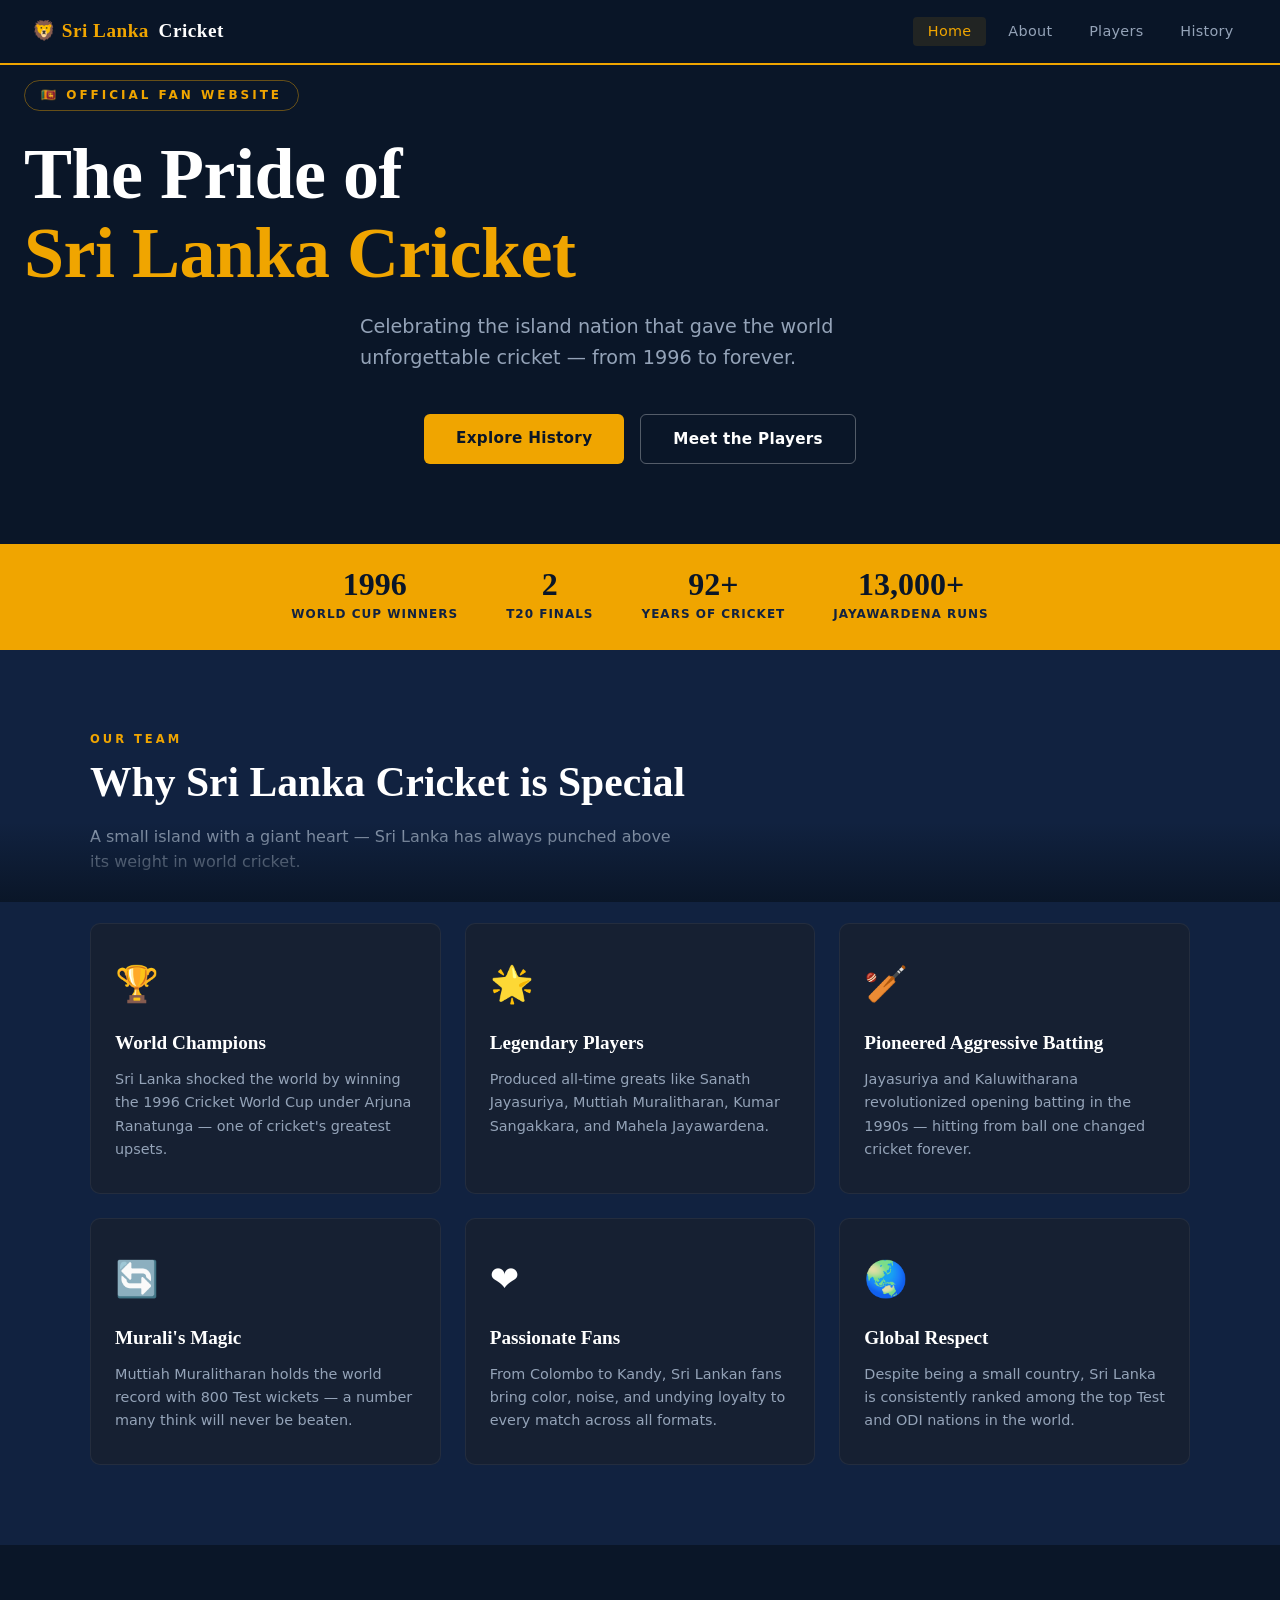
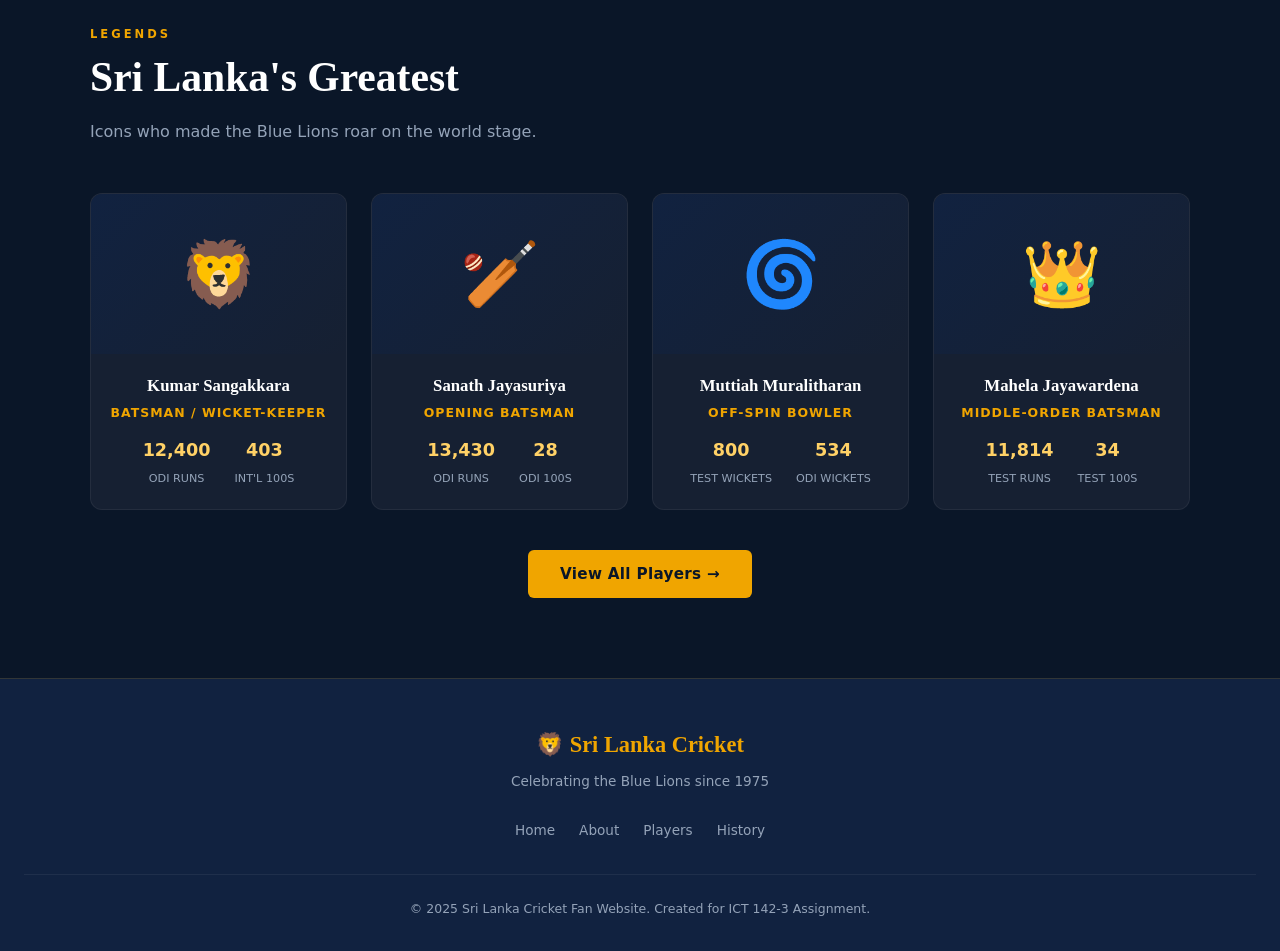
==== index.html @ 24f9a492 "First Commit" ====
<!DOCTYPE html>
<html lang="en">
<head>
  <meta charset="UTF-8" />
  <meta name="viewport" content="width=device-width, initial-scale=1.0" />
  <title>Sri Lanka Cricket | Home</title>
  <link rel="stylesheet" href="css/style.css" />
</head>
<body>

  <nav>
    <a href="index.html" class="nav-logo">🦁 Sri Lanka <span>Cricket</span></a>
    <ul class="nav-links">
      <li><a href="index.html">Home</a></li>
      <li><a href="pages/about.html">About</a></li>
      <li><a href="pages/players.html">Players</a></li>
      <li><a href="pages/history.html">History</a></li>
    </ul>
    <button class="hamburger" aria-label="Menu">
      <span></span><span></span><span></span>
    </button>
  </nav>

  
  <section class="hero">
    <div>
      <div class="hero-eyebrow">🇱🇰 Official Fan Website</div>
      <h1>The Pride of<br /><em>Sri Lanka Cricket</em></h1>
      <p>Celebrating the island nation that gave the world unforgettable cricket — from 1996 to forever.</p>
      <div class="hero-btns">
        <a href="pages/history.html" class="btn btn-gold">Explore History</a>
        <a href="pages/players.html" class="btn btn-outline">Meet the Players</a>
      </div>
    </div>
  </section>


  <div class="stats-bar">
    <div class="stat-item">
      <span class="stat-num">1996</span>
      <span class="stat-label">World Cup Winners</span>
    </div>
    <div class="stat-item">
      <span class="stat-num">2</span>
      <span class="stat-label">T20 Finals</span>
    </div>
    <div class="stat-item">
      <span class="stat-num">92+</span>
      <span class="stat-label">Years of Cricket</span>
    </div>
    <div class="stat-item">
      <span class="stat-num">13,000+</span>
      <span class="stat-label">Jayawardena Runs</span>
    </div>
  </div>


  <section style="background: var(--navy-mid);">
    <div class="container">
      <div class="section-label">Our Team</div>
      <h2 class="section-title">Why Sri Lanka Cricket is Special</h2>
      <p class="section-sub">A small island with a giant heart — Sri Lanka has always punched above its weight in world cricket.</p>
      <div class="cards-grid">
        <div class="card">
          <div class="card-icon">🏆</div>
          <h3>World Champions</h3>
          <p>Sri Lanka shocked the world by winning the 1996 Cricket World Cup under Arjuna Ranatunga — one of cricket's greatest upsets.</p>
        </div>
        <div class="card">
          <div class="card-icon">🌟</div>
          <h3>Legendary Players</h3>
          <p>Produced all-time greats like Sanath Jayasuriya, Muttiah Muralitharan, Kumar Sangakkara, and Mahela Jayawardena.</p>
        </div>
        <div class="card">
          <div class="card-icon">🏏</div>
          <h3>Pioneered Aggressive Batting</h3>
          <p>Jayasuriya and Kaluwitharana revolutionized opening batting in the 1990s — hitting from ball one changed cricket forever.</p>
        </div>
        <div class="card">
          <div class="card-icon">🔄</div>
          <h3>Murali's Magic</h3>
          <p>Muttiah Muralitharan holds the world record with 800 Test wickets — a number many think will never be beaten.</p>
        </div>
        <div class="card">
          <div class="card-icon">❤️</div>
          <h3>Passionate Fans</h3>
          <p>From Colombo to Kandy, Sri Lankan fans bring color, noise, and undying loyalty to every match across all formats.</p>
        </div>
        <div class="card">
          <div class="card-icon">🌏</div>
          <h3>Global Respect</h3>
          <p>Despite being a small country, Sri Lanka is consistently ranked among the top Test and ODI nations in the world.</p>
        </div>
      </div>
    </div>
  </section>


  <section>
    <div class="container">
      <div class="section-label">Legends</div>
      <h2 class="section-title">Sri Lanka's Greatest</h2>
      <p class="section-sub">Icons who made the Blue Lions roar on the world stage.</p>
      <div class="players-grid">
        <div class="player-card">
          <div class="player-avatar">🦁</div>
          <div class="player-info">
            <h3>Kumar Sangakkara</h3>
            <div class="player-role">Batsman / Wicket-Keeper</div>
            <div class="player-stats">
              <div class="p-stat">
                <span class="p-stat-num">12,400</span>
                <span class="p-stat-label">ODI Runs</span>
              </div>
              <div class="p-stat">
                <span class="p-stat-num">403</span>
                <span class="p-stat-label">Int'l 100s</span>
              </div>
            </div>
          </div>
        </div>
        <div class="player-card">
          <div class="player-avatar">🏏</div>
          <div class="player-info">
            <h3>Sanath Jayasuriya</h3>
            <div class="player-role">Opening Batsman</div>
            <div class="player-stats">
              <div class="p-stat">
                <span class="p-stat-num">13,430</span>
                <span class="p-stat-label">ODI Runs</span>
              </div>
              <div class="p-stat">
                <span class="p-stat-num">28</span>
                <span class="p-stat-label">ODI 100s</span>
              </div>
            </div>
          </div>
        </div>
        <div class="player-card">
          <div class="player-avatar">🌀</div>
          <div class="player-info">
            <h3>Muttiah Muralitharan</h3>
            <div class="player-role">Off-Spin Bowler</div>
            <div class="player-stats">
              <div class="p-stat">
                <span class="p-stat-num">800</span>
                <span class="p-stat-label">Test Wickets</span>
              </div>
              <div class="p-stat">
                <span class="p-stat-num">534</span>
                <span class="p-stat-label">ODI Wickets</span>
              </div>
            </div>
          </div>
        </div>
        <div class="player-card">
          <div class="player-avatar">👑</div>
          <div class="player-info">
            <h3>Mahela Jayawardena</h3>
            <div class="player-role">Middle-Order Batsman</div>
            <div class="player-stats">
              <div class="p-stat">
                <span class="p-stat-num">11,814</span>
                <span class="p-stat-label">Test Runs</span>
              </div>
              <div class="p-stat">
                <span class="p-stat-num">34</span>
                <span class="p-stat-label">Test 100s</span>
              </div>
            </div>
          </div>
        </div>
      </div>
      <div style="text-align:center; margin-top: 2.5rem;">
        <a href="pages/players.html" class="btn btn-gold">View All Players →</a>
      </div>
    </div>
  </section>
<footer>
    <div class="footer-logo">🦁 Sri Lanka Cricket</div>
    <div class="footer-tagline">Celebrating the Blue Lions since 1975</div>
    <ul class="footer-links">
      <li><a href="index.html">Home</a></li>
      <li><a href="pages/about.html">About</a></li>
      <li><a href="pages/players.html">Players</a></li>
      <li><a href="pages/history.html">History</a></li>
    </ul>
    <div class="footer-copy">© 2025 Sri Lanka Cricket Fan Website. Created for ICT 142-3 Assignment.</div>
  </footer>


  
  <script src="js/main.js"></script>
</body>
</html>
---- css/style.css ----
* {
  margin: 0;
  padding: 0;
  box-sizing: border-box;
}

:root {
  --navy: #0a1628;
  --navy-mid: #112240;
  --gold: #f0a500;
  --gold-light: #ffd166;
  --blue: #1a56db;
  --blue-light: #3b82f6;
  --white: #ffffff;
  --gray: #94a3b8;
  --gray-light: #e2e8f0;
  --card-bg: #162032;
  --font-display: 'Georgia', serif;
  --font-body: 'Segoe UI', system-ui, sans-serif;
}

html { scroll-behavior: smooth; }

body {
  font-family: var(--font-body);
  background-color: var(--navy);
  color: var(--white);
  line-height: 1.6;
}


nav {
  position: fixed;
  top: 0; left: 0; right: 0;
  z-index: 1000;
  background: rgba(10, 22, 40, 0.95);
  backdrop-filter: blur(10px);
  border-bottom: 2px solid var(--gold);
  padding: 0 2rem;
  display: flex;
  align-items: center;
  justify-content: space-between;
  height: 65px;
}

.nav-logo {
  display: flex;
  align-items: center;
  gap: 0.6rem;
  text-decoration: none;
  font-family: var(--font-display);
  font-size: 1.2rem;
  font-weight: bold;
  color: var(--gold);
  letter-spacing: 0.5px;
}

.nav-logo span { color: var(--white); }

.nav-links {
  display: flex;
  list-style: none;
  gap: 0.5rem;
}

.nav-links a {
  text-decoration: none;
  color: var(--gray);
  padding: 0.4rem 0.9rem;
  border-radius: 4px;
  font-size: 0.9rem;
  font-weight: 500;
  transition: all 0.2s;
  letter-spacing: 0.3px;
}

.nav-links a:hover,
.nav-links a.active {
  color: var(--gold);
  background: rgba(240, 165, 0, 0.1);
}

.hamburger {
  display: none;
  flex-direction: column;
  gap: 5px;
  cursor: pointer;
  background: none;
  border: none;
  padding: 4px;
}

.hamburger span {
  display: block;
  width: 25px;
  height: 2px;
  background: var(--gold);
  transition: all 0.3s;
}

/
.hero {
  min-height: 100vh;
  display: flex;
  align-items: center;
  justify-content: center;
  text-align: center;
  padding: 6rem 1.5rem 4rem;
  background:
    linear-gradient(160deg, rgba(10,22,40,0.92) 0%, rgba(17,34,64,0.95) 100%),
    url('https://images.unsplash.com/photo-1540747913346-19e32dc3e97e?w=1400') center/cover no-repeat;
  position: relative;
  overflow: hidden;
}

.hero::before {
  content: '';
  position: absolute;
  bottom: -2px; left: 0; right: 0;
  height: 80px;
  background: linear-gradient(to bottom, transparent, var(--navy));
}

.hero-eyebrow {
  display: inline-block;
  font-size: 0.75rem;
  font-weight: 700;
  letter-spacing: 3px;
  text-transform: uppercase;
  color: var(--gold);
  border: 1px solid rgba(240,165,0,0.4);
  padding: 0.3rem 1rem;
  border-radius: 20px;
  margin-bottom: 1.5rem;
}

.hero h1 {
  font-family: var(--font-display);
  font-size: clamp(2.2rem, 6vw, 4.5rem);
  font-weight: bold;
  line-height: 1.1;
  margin-bottom: 1.2rem;
  letter-spacing: -0.5px;
}

.hero h1 em {
  font-style: normal;
  color: var(--gold);
}

.hero p {
  font-size: clamp(1rem, 2vw, 1.2rem);
  color: var(--gray);
  max-width: 560px;
  margin: 0 auto 2.5rem;
}

.hero-btns {
  display: flex;
  gap: 1rem;
  justify-content: center;
  flex-wrap: wrap;
}

.btn {
  display: inline-block;
  text-decoration: none;
  padding: 0.75rem 2rem;
  border-radius: 6px;
  font-weight: 600;
  font-size: 0.95rem;
  cursor: pointer;
  border: none;
  transition: all 0.25s;
  letter-spacing: 0.3px;
}

.btn-gold {
  background: var(--gold);
  color: var(--navy);
}

.btn-gold:hover {
  background: var(--gold-light);
  transform: translateY(-2px);
  box-shadow: 0 6px 20px rgba(240,165,0,0.3);
}

.btn-outline {
  background: transparent;
  color: var(--white);
  border: 1.5px solid rgba(255,255,255,0.3);
}

.btn-outline:hover {
  border-color: var(--gold);
  color: var(--gold);
}

section {
  padding: 5rem 1.5rem;
}

.container {
  max-width: 1100px;
  margin: 0 auto;
}

.section-label {
  font-size: 0.72rem;
  font-weight: 700;
  letter-spacing: 3px;
  text-transform: uppercase;
  color: var(--gold);
  margin-bottom: 0.6rem;
}

.section-title {
  font-family: var(--font-display);
  font-size: clamp(1.8rem, 4vw, 2.6rem);
  font-weight: bold;
  margin-bottom: 1rem;
  line-height: 1.2;
}

.section-sub {
  color: var(--gray);
  max-width: 600px;
  margin-bottom: 3rem;
  font-size: 1rem;
}

.stats-bar {
  background: var(--gold);
  padding: 1.5rem;
  display: flex;
  justify-content: center;
  gap: 3rem;
  flex-wrap: wrap;
}

.stat-item { text-align: center; }

.stat-num {
  display: block;
  font-family: var(--font-display);
  font-size: 2rem;
  font-weight: bold;
  color: var(--navy);
  line-height: 1;
}

.stat-label {
  font-size: 0.75rem;
  font-weight: 600;
  color: var(--navy-mid);
  letter-spacing: 1px;
  text-transform: uppercase;
}

.cards-grid {
  display: grid;
  grid-template-columns: repeat(auto-fit, minmax(280px, 1fr));
  gap: 1.5rem;
}

.card {
  background: var(--card-bg);
  border-radius: 10px;
  padding: 2rem 1.5rem;
  border: 1px solid rgba(255,255,255,0.06);
  transition: transform 0.25s, border-color 0.25s;
}

.card:hover {
  transform: translateY(-4px);
  border-color: rgba(240,165,0,0.3);
}

.card-icon {
  font-size: 2.2rem;
  margin-bottom: 1rem;
}

.card h3 {
  font-family: var(--font-display);
  font-size: 1.2rem;
  margin-bottom: 0.6rem;
  color: var(--white);
}

.card p {
  color: var(--gray);
  font-size: 0.9rem;
  line-height: 1.6;
}

.players-grid {
  display: grid;
  grid-template-columns: repeat(auto-fit, minmax(220px, 1fr));
  gap: 1.5rem;
}

.player-card {
  background: var(--card-bg);
  border-radius: 12px;
  overflow: hidden;
  border: 1px solid rgba(255,255,255,0.06);
  transition: transform 0.25s, border-color 0.25s;
  text-align: center;
}

.player-card:hover {
  transform: translateY(-5px);
  border-color: var(--gold);
}

.player-avatar {
  width: 100%;
  height: 160px;
  display: flex;
  align-items: center;
  justify-content: center;
  font-size: 4rem;
  background: linear-gradient(135deg, var(--navy-mid), var(--card-bg));
}

.player-info {
  padding: 1.2rem 1rem;
}

.player-info h3 {
  font-family: var(--font-display);
  font-size: 1.05rem;
  margin-bottom: 0.2rem;
}

.player-role {
  font-size: 0.78rem;
  color: var(--gold);
  font-weight: 600;
  letter-spacing: 1px;
  text-transform: uppercase;
  margin-bottom: 0.8rem;
}

.player-stats {
  display: flex;
  justify-content: center;
  gap: 1.5rem;
}

.p-stat { text-align: center; }

.p-stat-num {
  display: block;
  font-size: 1.1rem;
  font-weight: bold;
  color: var(--gold-light);
}

.p-stat-label {
  font-size: 0.7rem;
  color: var(--gray);
  text-transform: uppercase;
}

.page-hero {
  padding: 8rem 1.5rem 4rem;
  text-align: center;
  background: linear-gradient(160deg, var(--navy) 0%, var(--navy-mid) 100%);
  border-bottom: 1px solid rgba(240,165,0,0.15);
}

.page-hero h1 {
  font-family: var(--font-display);
  font-size: clamp(2rem, 5vw, 3.5rem);
  margin-bottom: 0.8rem;
}

.page-hero p {
  color: var(--gray);
  font-size: 1.05rem;
  max-width: 550px;
  margin: 0 auto;
}

.about-grid {
  display: grid;
  grid-template-columns: 1fr 1fr;
  gap: 3rem;
  align-items: center;
  margin-bottom: 4rem;
}

.about-visual {
  background: var(--card-bg);
  border: 1px solid rgba(240,165,0,0.2);
  border-radius: 12px;
  padding: 3rem;
  text-align: center;
  font-size: 6rem;
}

.about-text h2 {
  font-family: var(--font-display);
  font-size: 2rem;
  margin-bottom: 1rem;
}

.about-text p {
  color: var(--gray);
  margin-bottom: 1rem;
  line-height: 1.8;
}

footer {
  background: var(--navy-mid);
  border-top: 1px solid rgba(240,165,0,0.15);
  padding: 3rem 1.5rem 2rem;
  text-align: center;
}

.footer-logo {
  font-family: var(--font-display);
  font-size: 1.4rem;
  font-weight: bold;
  color: var(--gold);
  margin-bottom: 0.5rem;
}

.footer-tagline {
  color: var(--gray);
  font-size: 0.85rem;
  margin-bottom: 1.5rem;
}

.footer-links {
  display: flex;
  justify-content: center;
  gap: 1.5rem;
  list-style: none;
  margin-bottom: 2rem;
  flex-wrap: wrap;
}

.footer-links a {
  color: var(--gray);
  text-decoration: none;
  font-size: 0.85rem;
  transition: color 0.2s;
}

.footer-links a:hover { color: var(--gold); }

.footer-copy {
  color: var(--gray);
  font-size: 0.78rem;
  border-top: 1px solid rgba(255,255,255,0.06);
  padding-top: 1.5rem;
}

@media (max-width: 768px) {
  .nav-links {
    display: none;
    position: absolute;
    top: 65px;
    left: 0; right: 0;
    background: var(--navy);
    flex-direction: column;
    padding: 1rem;
    border-bottom: 2px solid var(--gold);
  }

  .nav-links.open { display: flex; }

  .hamburger { display: flex; }

  .contact-grid,
  .about-grid { grid-template-columns: 1fr; }

  .form-row { grid-template-columns: 1fr; }

  .stats-bar { gap: 1.5rem; }

  .timeline::before { left: 15px; }
  .timeline-dot { width: 32px; height: 32px; min-width: 32px; font-size: 1rem; }
}
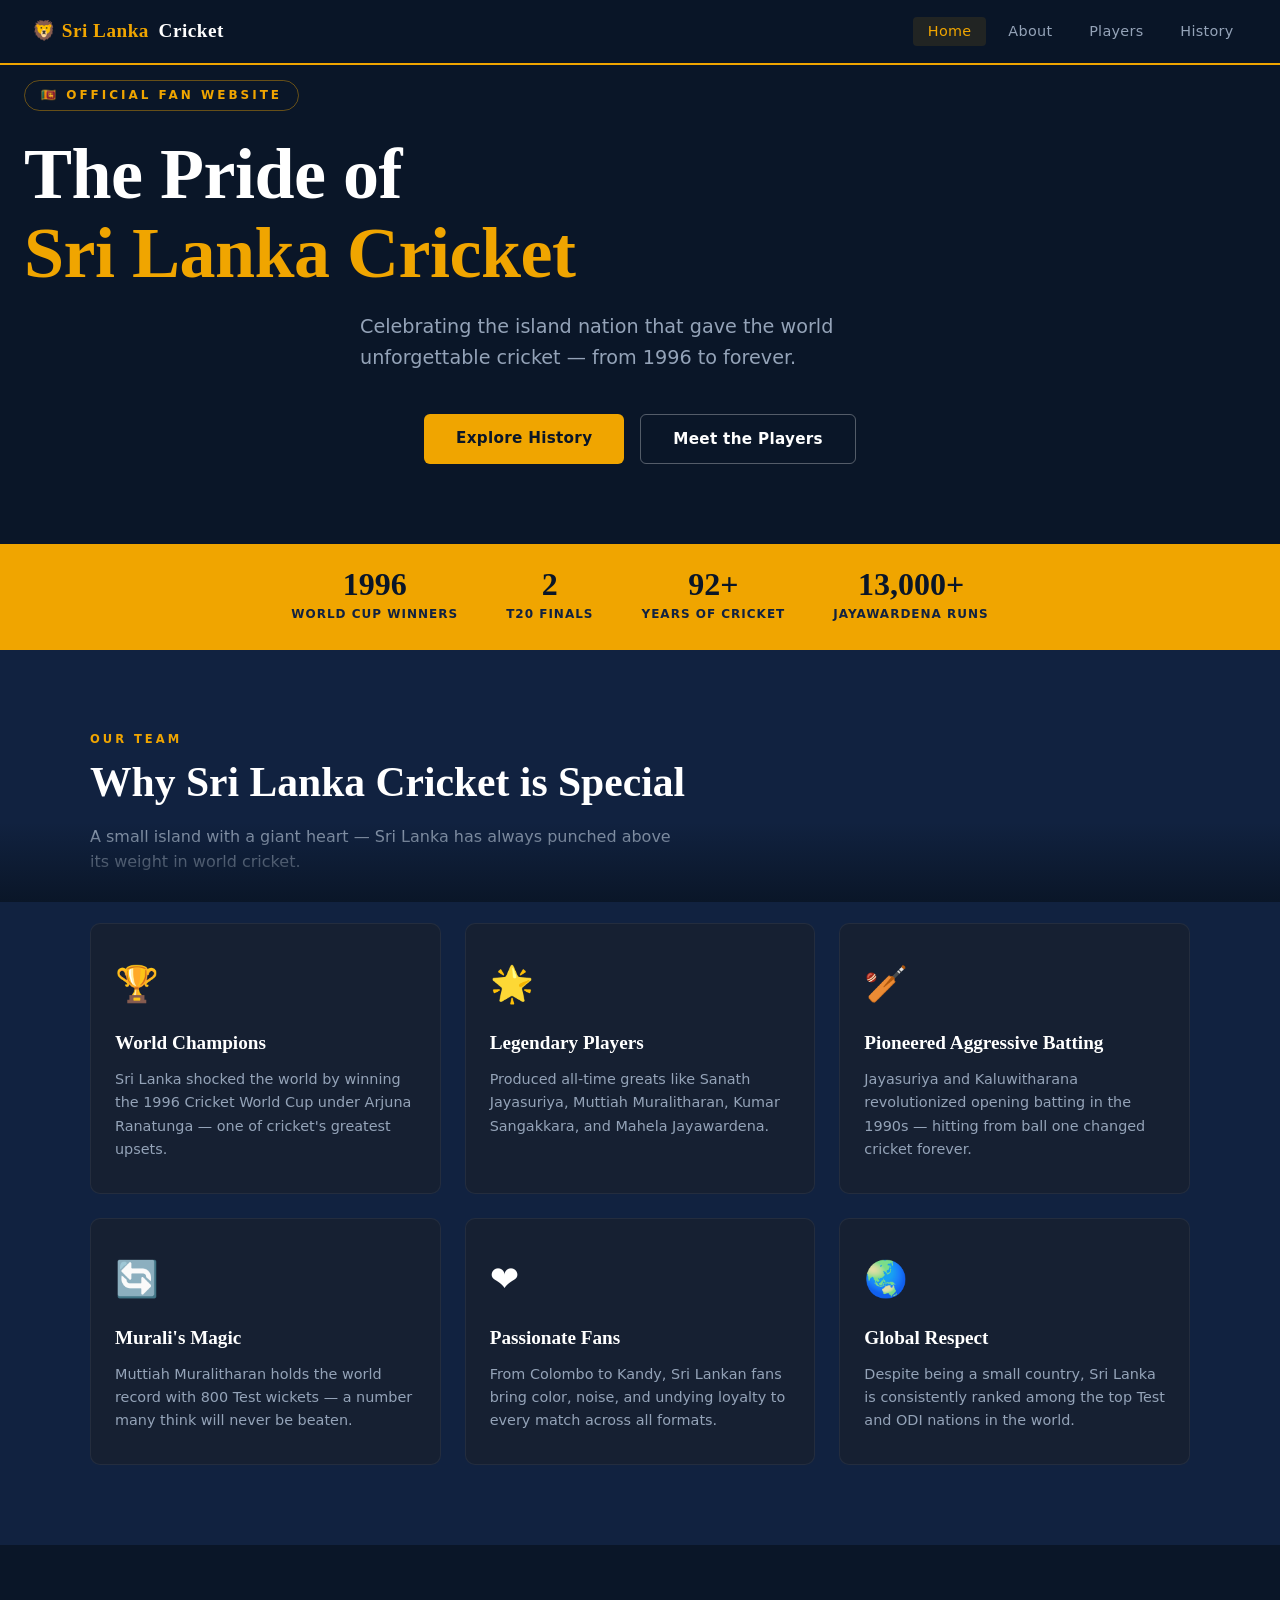
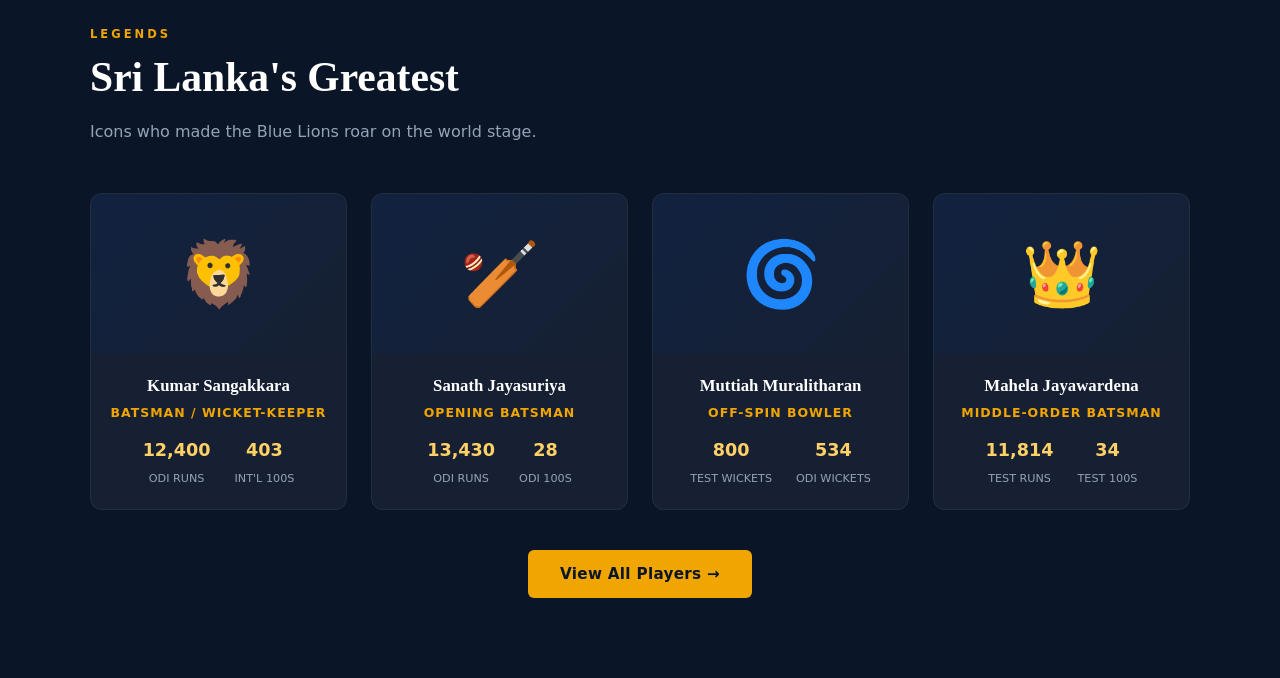
==== commit ae59e88b: "removed the footer" ====
--- a/index.html
+++ b/index.html
@@ -176,20 +176,7 @@
       </div>
     </div>
   </section>
-<footer>
-    <div class="footer-logo">🦁 Sri Lanka Cricket</div>
-    <div class="footer-tagline">Celebrating the Blue Lions since 1975</div>
-    <ul class="footer-links">
-      <li><a href="index.html">Home</a></li>
-      <li><a href="pages/about.html">About</a></li>
-      <li><a href="pages/players.html">Players</a></li>
-      <li><a href="pages/history.html">History</a></li>
-    </ul>
-    <div class="footer-copy">© 2025 Sri Lanka Cricket Fan Website. Created for ICT 142-3 Assignment.</div>
-  </footer>
 
-
-  
   <script src="js/main.js"></script>
 </body>
 </html>
--- a/css/style.css
+++ b/css/style.css
@@ -415,52 +415,6 @@
   line-height: 1.8;
 }
 
-footer {
-  background: var(--navy-mid);
-  border-top: 1px solid rgba(240,165,0,0.15);
-  padding: 3rem 1.5rem 2rem;
-  text-align: center;
-}
-
-.footer-logo {
-  font-family: var(--font-display);
-  font-size: 1.4rem;
-  font-weight: bold;
-  color: var(--gold);
-  margin-bottom: 0.5rem;
-}
-
-.footer-tagline {
-  color: var(--gray);
-  font-size: 0.85rem;
-  margin-bottom: 1.5rem;
-}
-
-.footer-links {
-  display: flex;
-  justify-content: center;
-  gap: 1.5rem;
-  list-style: none;
-  margin-bottom: 2rem;
-  flex-wrap: wrap;
-}
-
-.footer-links a {
-  color: var(--gray);
-  text-decoration: none;
-  font-size: 0.85rem;
-  transition: color 0.2s;
-}
-
-.footer-links a:hover { color: var(--gold); }
-
-.footer-copy {
-  color: var(--gray);
-  font-size: 0.78rem;
-  border-top: 1px solid rgba(255,255,255,0.06);
-  padding-top: 1.5rem;
-}
-
 @media (max-width: 768px) {
   .nav-links {
     display: none;
